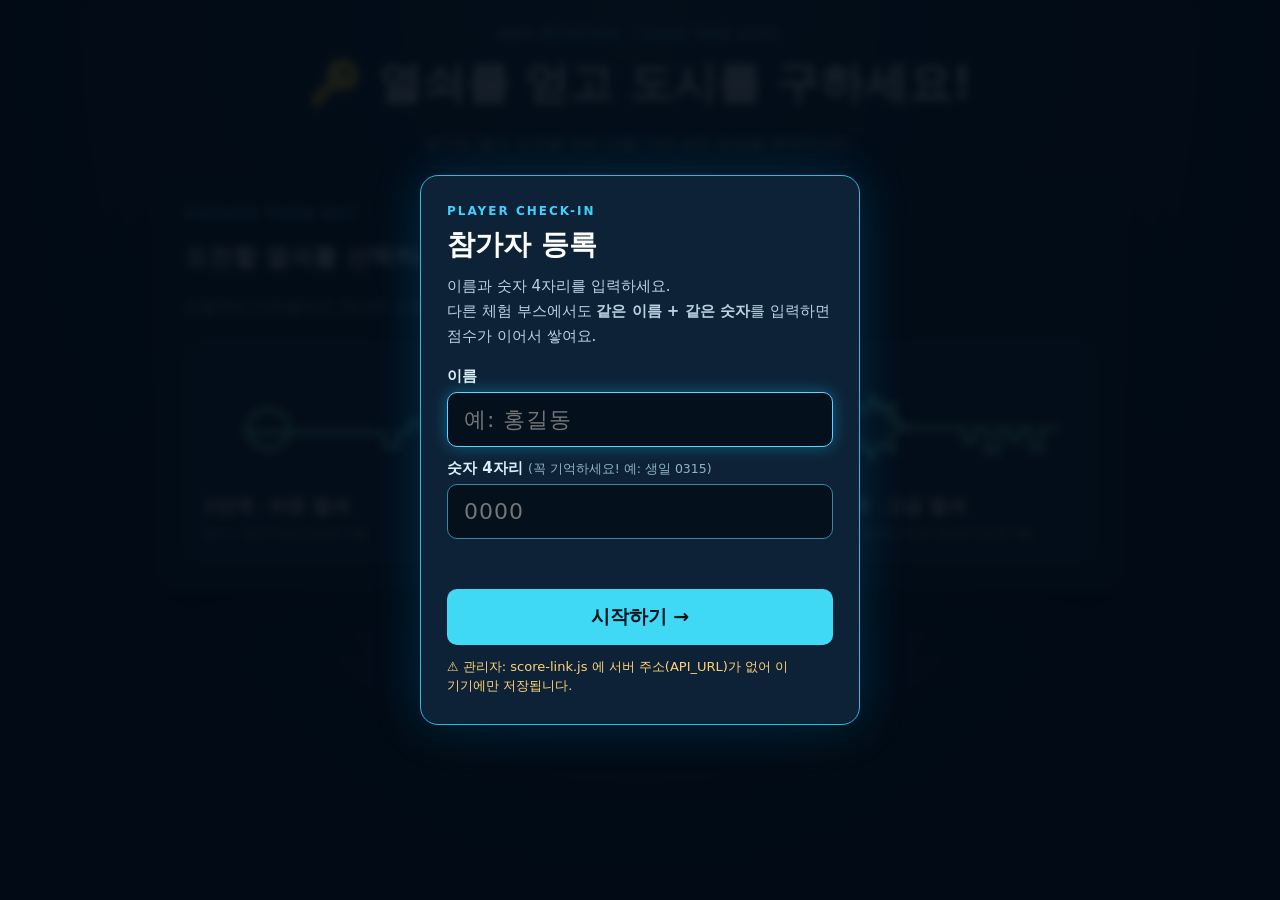
==== key/index.html @ 75e450d1 "Add files via upload" ====
<!doctype html><html lang="ko"><head><meta charset="utf-8"><meta name="viewport" content="width=device-width,initial-scale=1"><title>열쇠를 얻고 도시를 구하세요!</title><style>
:root{font-family:system-ui,'Malgun Gothic',sans-serif;color:#eaf7ff;background:#081322}*{box-sizing:border-box}body{margin:0;background:radial-gradient(ellipse at top,#193451,#081322 70%);min-height:100vh}.wrap{max-width:1000px;margin:auto;padding:28px 18px}header{text-align:center;margin-bottom:24px}.tag{color:#69e2e9;letter-spacing:3px;font-size:12px;font-weight:800}h1{font-size:clamp(26px,5vw,44px);margin:12px 0}p{color:#b5ccdc;line-height:1.7}.panel{border:1px solid #315570;border-radius:20px;padding:26px;background:#102238e8;box-shadow:0 18px 50px #0005}.choices{display:grid;grid-template-columns:repeat(3,1fr);gap:14px;margin-top:24px}.choice{border:1px solid #41647c;background:#172d45;border-radius:16px;padding:18px;color:white;cursor:pointer;text-align:left;transition:.2s}.choice:hover,.choice:focus-visible{border-color:#59f0d5;transform:translateY(-3px)}.choice svg{width:100%;height:130px;display:block}.choice b{font-size:19px}.choice small{display:block;color:#a9c8d8;margin-top:7px}.btn{border:0;border-radius:12px;background:#5be5c6;color:#072337;font-weight:800;padding:13px 20px;cursor:pointer;font-size:15px}.btn.secondary{background:#2c4861;color:#eaf7ff}.actions{display:flex;justify-content:center;gap:10px;flex-wrap:wrap;margin-top:20px}.hidden{display:none!important}.stats{display:flex;justify-content:space-between;gap:10px;flex-wrap:wrap;color:#bce9f4;margin-bottom:12px}.board{position:relative;max-width:720px;margin:auto;touch-action:none;user-select:none}canvas{display:block;width:100%;height:auto;border:1px solid #34526b;border-radius:14px;background:linear-gradient(#112940,#0b1d30);touch-action:none;cursor:crosshair}.message{text-align:center;min-height:38px;margin:14px 0 0;font-weight:700}.good{color:#6cf1b4}.bad{color:#ff8b9a}.step{font-size:14px;color:#8cb1c6;text-align:center}.result{text-align:center;padding:30px 0}.result h2{font-size:clamp(28px,5vw,42px)}@media(max-width:650px){.choices{grid-template-columns:1fr}.choice svg{height:95px}.panel{padding:15px}}
</style></head><body><div class="wrap"><header><div class="tag">KEY MISSION · SAVE THE CITY</div><h1>🔑 열쇠를 얻고 도시를 구하세요!</h1><p>빛나는 열쇠 도면을 따라 선을 그려 보안 잠금을 해제하세요.</p></header><main class="panel"><section id="select"><div class="tag">CHOOSE YOUR KEY</div><h2>도전할 열쇠를 선택하세요</h2><p>쉬움부터 어려움까지 3단계! 도면을 크게 벗어나면 실패합니다.</p><div class="choices" id="choices"></div></section><section id="play" class="hidden"><div class="stats"><strong id="level"></strong><span id="step"></span><span id="percent">진행률 0%</span></div><div class="step">열쇠의 <b>초록색 시작점</b>부터 시작해 점선을 따라 끝점까지 한 번에 그리세요. 마우스와 터치 모두 가능합니다.</div><div class="board"><canvas id="canvas" width="720" height="470" aria-label="열쇠 도면 따라 그리기"></canvas></div><div class="message" id="message" role="status">초록색 점을 눌러 그리기를 시작하세요.</div><div class="actions"><button class="btn secondary" id="retry">다시 그리기</button><button class="btn secondary" id="back">열쇠 선택</button></div></section><section id="result" class="result hidden"><div style="font-size:72px" id="emoji">🏙️</div><h2 id="resultTitle"></h2><p id="resultText"></p><div class="actions"><button class="btn" id="next">다음 단계 →</button><button class="btn secondary" id="resultRetry">다시 도전</button><button class="btn secondary" id="resultHome">열쇠 선택</button></div></section></main></div><script src="../score-link.js"></script><script src="key-mission.js"></script></body></html>
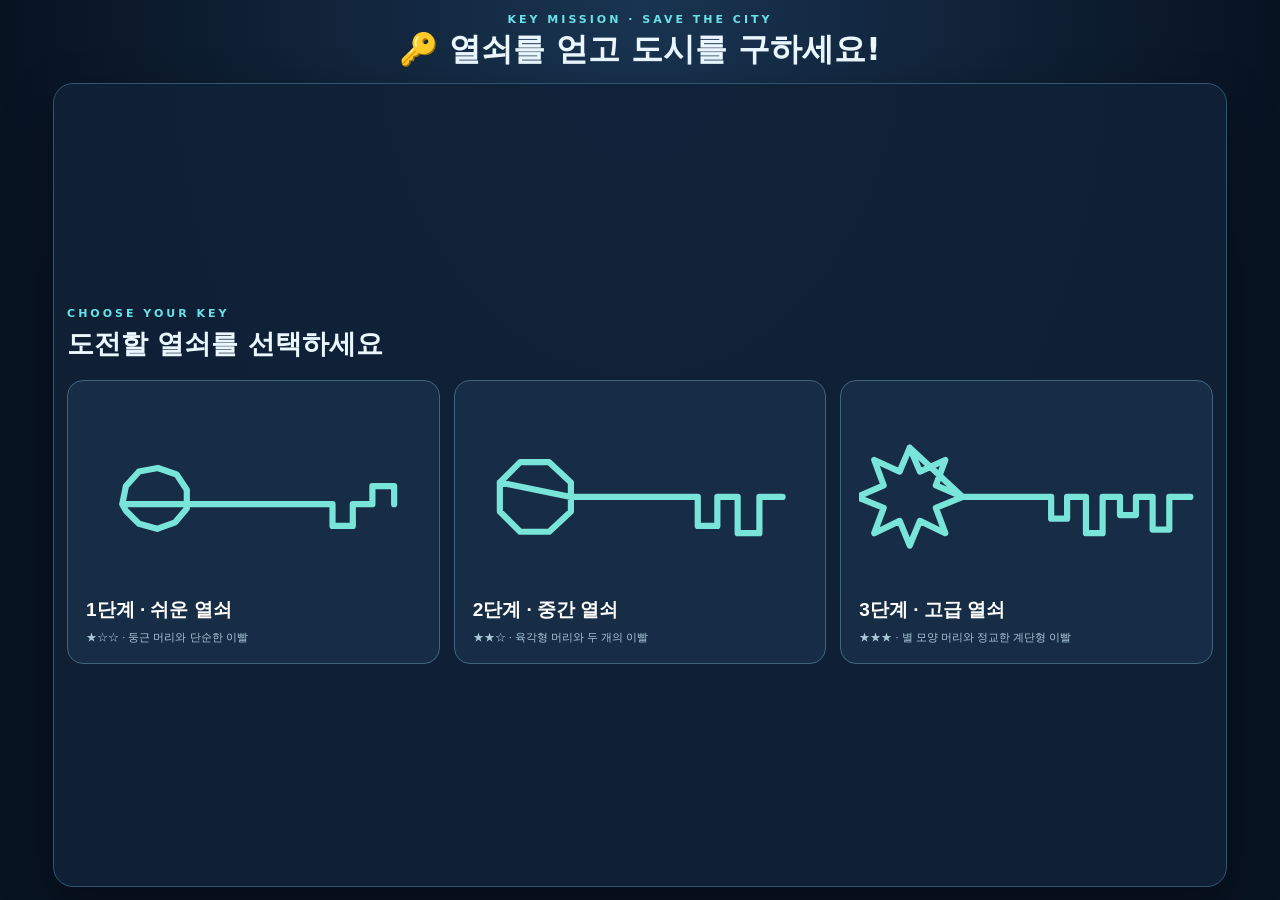
==== commit fe7abeee: "Add files via upload" ====
--- a/key/index.html
+++ b/key/index.html
@@ -1,3 +1,8 @@
 <!doctype html><html lang="ko"><head><meta charset="utf-8"><meta name="viewport" content="width=device-width,initial-scale=1"><title>열쇠를 얻고 도시를 구하세요!</title><style>
-:root{font-family:system-ui,'Malgun Gothic',sans-serif;color:#eaf7ff;background:#081322}*{box-sizing:border-box}body{margin:0;background:radial-gradient(ellipse at top,#193451,#081322 70%);min-height:100vh}.wrap{max-width:1000px;margin:auto;padding:28px 18px}header{text-align:center;margin-bottom:24px}.tag{color:#69e2e9;letter-spacing:3px;font-size:12px;font-weight:800}h1{font-size:clamp(26px,5vw,44px);margin:12px 0}p{color:#b5ccdc;line-height:1.7}.panel{border:1px solid #315570;border-radius:20px;padding:26px;background:#102238e8;box-shadow:0 18px 50px #0005}.choices{display:grid;grid-template-columns:repeat(3,1fr);gap:14px;margin-top:24px}.choice{border:1px solid #41647c;background:#172d45;border-radius:16px;padding:18px;color:white;cursor:pointer;text-align:left;transition:.2s}.choice:hover,.choice:focus-visible{border-color:#59f0d5;transform:translateY(-3px)}.choice svg{width:100%;height:130px;display:block}.choice b{font-size:19px}.choice small{display:block;color:#a9c8d8;margin-top:7px}.btn{border:0;border-radius:12px;background:#5be5c6;color:#072337;font-weight:800;padding:13px 20px;cursor:pointer;font-size:15px}.btn.secondary{background:#2c4861;color:#eaf7ff}.actions{display:flex;justify-content:center;gap:10px;flex-wrap:wrap;margin-top:20px}.hidden{display:none!important}.stats{display:flex;justify-content:space-between;gap:10px;flex-wrap:wrap;color:#bce9f4;margin-bottom:12px}.board{position:relative;max-width:720px;margin:auto;touch-action:none;user-select:none}canvas{display:block;width:100%;height:auto;border:1px solid #34526b;border-radius:14px;background:linear-gradient(#112940,#0b1d30);touch-action:none;cursor:crosshair}.message{text-align:center;min-height:38px;margin:14px 0 0;font-weight:700}.good{color:#6cf1b4}.bad{color:#ff8b9a}.step{font-size:14px;color:#8cb1c6;text-align:center}.result{text-align:center;padding:30px 0}.result h2{font-size:clamp(28px,5vw,42px)}@media(max-width:650px){.choices{grid-template-columns:1fr}.choice svg{height:95px}.panel{padding:15px}}
-</style></head><body><div class="wrap"><header><div class="tag">KEY MISSION · SAVE THE CITY</div><h1>🔑 열쇠를 얻고 도시를 구하세요!</h1><p>빛나는 열쇠 도면을 따라 선을 그려 보안 잠금을 해제하세요.</p></header><main class="panel"><section id="select"><div class="tag">CHOOSE YOUR KEY</div><h2>도전할 열쇠를 선택하세요</h2><p>쉬움부터 어려움까지 3단계! 도면을 크게 벗어나면 실패합니다.</p><div class="choices" id="choices"></div></section><section id="play" class="hidden"><div class="stats"><strong id="level"></strong><span id="step"></span><span id="percent">진행률 0%</span></div><div class="step">열쇠의 <b>초록색 시작점</b>부터 시작해 점선을 따라 끝점까지 한 번에 그리세요. 마우스와 터치 모두 가능합니다.</div><div class="board"><canvas id="canvas" width="720" height="470" aria-label="열쇠 도면 따라 그리기"></canvas></div><div class="message" id="message" role="status">초록색 점을 눌러 그리기를 시작하세요.</div><div class="actions"><button class="btn secondary" id="retry">다시 그리기</button><button class="btn secondary" id="back">열쇠 선택</button></div></section><section id="result" class="result hidden"><div style="font-size:72px" id="emoji">🏙️</div><h2 id="resultTitle"></h2><p id="resultText"></p><div class="actions"><button class="btn" id="next">다음 단계 →</button><button class="btn secondary" id="resultRetry">다시 도전</button><button class="btn secondary" id="resultHome">열쇠 선택</button></div></section></main></div><script src="../score-link.js"></script><script src="key-mission.js"></script></body></html>
+:root{font-family:system-ui,'Malgun Gothic',sans-serif;color:#eaf7ff;background:#081322}*{box-sizing:border-box}body{margin:0;background:radial-gradient(ellipse at top,#193451,#081322 70%);min-height:100vh}.wrap{max-width:1000px;margin:auto;padding:28px 18px}header{text-align:center;margin-bottom:24px}.tag{color:#69e2e9;letter-spacing:3px;font-size:12px;font-weight:800}h1{font-size:clamp(26px,5vw,44px);margin:12px 0}p{color:#b5ccdc;line-height:1.7}.panel{border:1px solid #315570;border-radius:20px;padding:26px;background:#102238e8;box-shadow:0 18px 50px #0005}.choices{display:grid;grid-template-columns:repeat(3,1fr);gap:14px;margin-top:24px}.choice{border:1px solid #41647c;background:#172d45;border-radius:16px;padding:18px;color:white;cursor:pointer;text-align:left;transition:.2s}.choice:hover,.choice:focus-visible{border-color:#59f0d5;transform:translateY(-3px)}.choice svg{width:100%;height:130px;display:block}.choice b{font-size:19px}.choice small{display:block;color:#a9c8d8;margin-top:7px}.btn{border:0;border-radius:12px;background:#5be5c6;color:#072337;font-weight:800;padding:13px 20px;cursor:pointer;font-size:15px}.btn.secondary{background:#2c4861;color:#eaf7ff}.actions{display:flex;justify-content:center;gap:10px;flex-wrap:wrap;margin-top:20px}.hidden{display:none!important}.stats{display:flex;justify-content:space-between;gap:10px;flex-wrap:wrap;color:#bce9f4;margin-bottom:12px}.board{position:relative;max-width:720px;margin:auto;touch-action:none;user-select:none}canvas{display:block;width:100%;height:auto;border:1px solid #34526b;border-radius:14px;background:linear-gradient(#112940,#0b1d30);touch-action:none;cursor:crosshair}.progress-track{height:12px;background:#27435b;border-radius:20px;overflow:hidden;margin:15px auto;max-width:720px}.progress-bar{height:100%;width:0;background:linear-gradient(90deg,#43caa8,#a3f4ba);transition:width .15s}.message{text-align:center;min-height:38px;margin:14px 0 0;font-weight:700}.good{color:#6cf1b4}.bad{color:#ff8b9a}.step{font-size:14px;color:#8cb1c6;text-align:center}.result{text-align:center;padding:30px 0}.result h2{font-size:clamp(28px,5vw,42px)}@media(max-width:650px){.choices{grid-template-columns:1fr}.choice svg{height:95px}.panel{padding:15px}}
+.fail-overlay{position:fixed;inset:0;z-index:1000;background:rgba(2,8,19,.82);display:flex;align-items:center;justify-content:center;padding:20px;backdrop-filter:blur(7px)}.fail-dialog{width:min(440px,100%);text-align:center;background:linear-gradient(145deg,#3b1927,#171e33);border:2px solid #ff647f;border-radius:24px;padding:36px 24px;box-shadow:0 0 0 5px #ff647f22,0 25px 90px #000b;animation:pop .2s ease-out}.fail-symbol{font-size:68px}.fail-dialog h2{color:#ff879a;font-size:clamp(30px,6vw,44px);margin:8px 0}.fail-dialog p{color:#f2d6de}.fail-dialog .btn{background:#ff6f8b;color:#25101a;font-size:19px;padding:16px 32px;width:100%;max-width:290px}@keyframes pop{from{transform:scale(.88);opacity:0}to{transform:scale(1);opacity:1}}
+
+html,body{width:100%;height:100%;overflow:hidden}body{min-height:0}.wrap{height:100dvh;max-width:1200px;padding:clamp(8px,1.4vh,16px);display:flex;flex-direction:column;gap:clamp(5px,1vh,12px)}header{flex:none;margin:0}header h1{font-size:clamp(21px,3.5vh,35px);margin:3px 0}.tag{font-size:11px}.panel{flex:1;min-height:0;display:flex;flex-direction:column;padding:clamp(10px,1.5vh,18px);overflow:hidden}.panel>section:not(.hidden){flex:1;min-height:0;display:flex;flex-direction:column;justify-content:center}#play{justify-content:flex-start!important}.stats{margin:0 0 5px}.progress-track{width:100%;margin:5px auto 8px;flex:none}.board{flex:1;min-height:0;width:100%;max-width:none;display:flex;align-items:center;justify-content:center}.board canvas{width:auto;height:auto;max-width:100%;max-height:100%;aspect-ratio:720/470;object-fit:contain}.actions{margin-top:8px;flex:none}.btn{padding:10px 16px}.choices{margin-top:12px;min-height:0;align-items:stretch}.choice{padding:clamp(8px,1.8vw,18px)}.choice svg{height:clamp(90px,22vh,200px)}#select h2{font-size:clamp(19px,3vh,28px);margin:6px 0}.result{padding:0}.result h2{margin:10px 0}.result p{margin:6px 0}.message{display:none}.fail-dialog{max-height:90dvh;overflow:auto}
+@media(max-width:650px){.choices{grid-template-columns:repeat(3,minmax(0,1fr));gap:6px}.choice b{font-size:12px}.choice small{font-size:10px}.choice svg{height:clamp(60px,14vh,110px)}.choice{padding:7px}.panel{padding:8px}.actions{gap:6px}.btn{font-size:12px;padding:9px 12px}}
+#timer{display:inline-block;color:#ffe38a;font-variant-numeric:tabular-nums;font-size:clamp(22px,3.7vh,38px);font-weight:950;letter-spacing:-.5px;text-shadow:0 0 14px #ffd45b55;transform-origin:center;white-space:nowrap}#timer.warning{animation:countdownPulse .9s ease-in-out infinite}#timer.urgent{color:#ff354e;text-shadow:0 0 16px #ff203a99;animation:countdownPulse .43s ease-in-out infinite}@keyframes countdownPulse{0%,100%{transform:scale(1);opacity:1}50%{transform:scale(1.13);opacity:.65}}.stats{align-items:center;gap:8px}.stats #timer{margin-inline:auto}@media(max-width:600px){#timer{font-size:clamp(20px,3.4vh,30px)}.stats{font-size:12px}}@media(prefers-reduced-motion:reduce){#timer.warning,#timer.urgent{animation:none}}
+</style></head><body><div class="wrap"><header><div class="tag">KEY MISSION · SAVE THE CITY</div><h1>🔑 열쇠를 얻고 도시를 구하세요!</h1></header><main class="panel"><section id="select"><div class="tag">CHOOSE YOUR KEY</div><h2>도전할 열쇠를 선택하세요</h2><div class="choices" id="choices"></div></section><section id="play" class="hidden"><div class="stats"><strong id="level"></strong><span id="step"></span><strong id="timer" aria-live="off">⏱ 남은 시간 35초</strong><span id="percent">진행률 0%</span></div><div class="progress-track"><div id="bar" class="progress-bar"></div></div><div class="board"><canvas id="canvas" width="720" height="470" aria-label="열쇠 도면 따라 그리기"></canvas></div><div class="message hidden" id="message" role="status"></div><div class="actions"><button class="btn secondary" id="retry">다시 그리기</button><button class="btn secondary" id="back">열쇠 선택</button></div></section><section id="final" class="result hidden"><div style="font-size:80px">🏙️🎉🔑</div><h2 class="good" id="finalTitle">최종 성공! 도시를 구하셨습니다!</h2><p id="finalDescription">도시를 구했습니다!</p><div class="actions"><button class="btn" id="finalReplay">처음부터 다시 도전</button><button class="btn secondary" id="finalHome">열쇠 선택 화면</button></div></section></main></div><div id="failOverlay" class="fail-overlay hidden" role="alertdialog" aria-modal="true" aria-labelledby="failTitle" aria-describedby="failDesc"><div class="fail-dialog"><div class="fail-symbol">❌</div><h2 id="failTitle">미션 실패!</h2><p id="failDesc">점선을 감싸는 테두리 밖으로 벗어났습니다.<br>다시 그리기에 도전하세요!</p><button class="btn" id="failRetry" type="button">↻ 다시 그리기</button></div></div><script src="key-mission.js"></script></body></html>
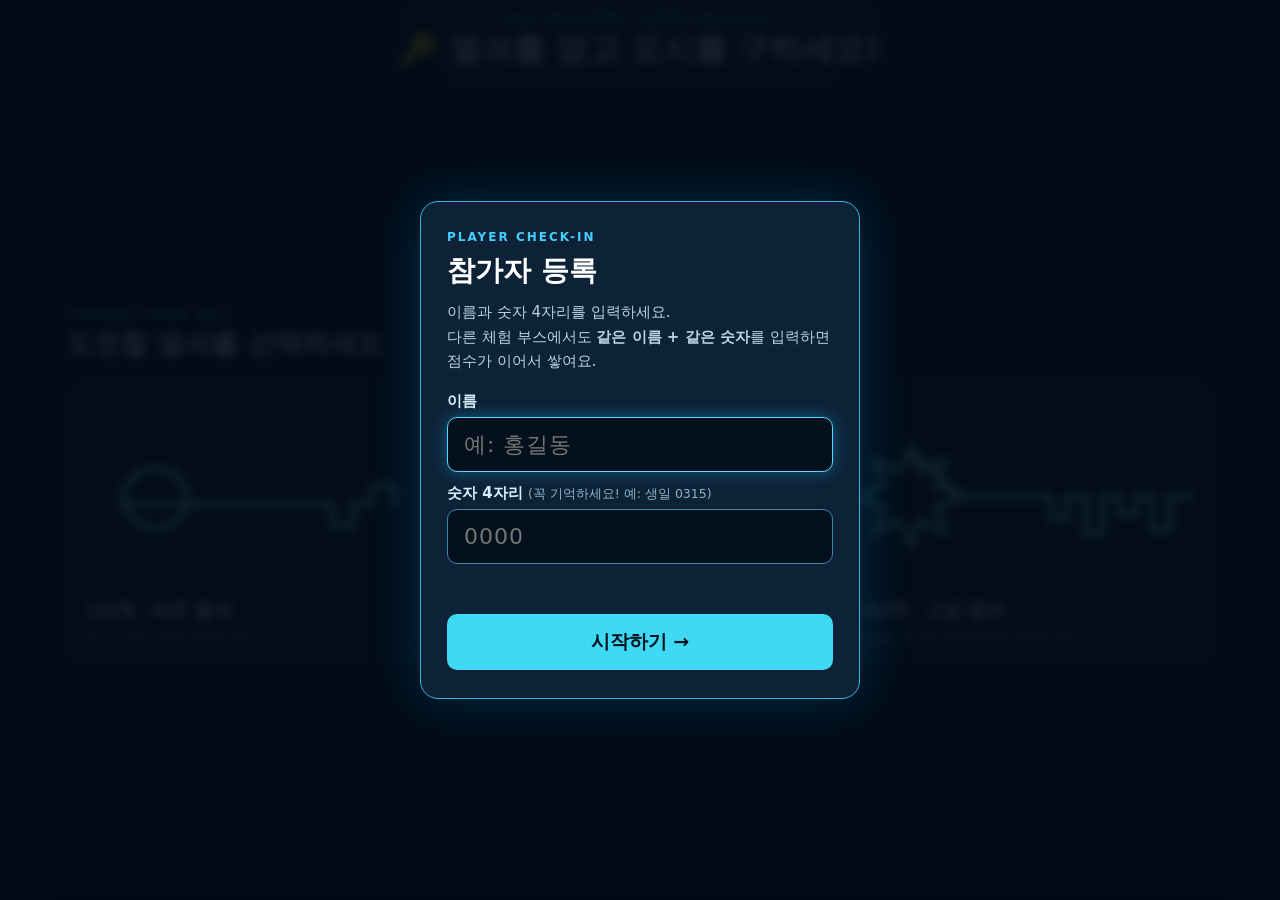
==== commit 11fb230f: "Add files via upload" ====
--- a/key/index.html
+++ b/key/index.html
@@ -5,4 +5,4 @@
 html,body{width:100%;height:100%;overflow:hidden}body{min-height:0}.wrap{height:100dvh;max-width:1200px;padding:clamp(8px,1.4vh,16px);display:flex;flex-direction:column;gap:clamp(5px,1vh,12px)}header{flex:none;margin:0}header h1{font-size:clamp(21px,3.5vh,35px);margin:3px 0}.tag{font-size:11px}.panel{flex:1;min-height:0;display:flex;flex-direction:column;padding:clamp(10px,1.5vh,18px);overflow:hidden}.panel>section:not(.hidden){flex:1;min-height:0;display:flex;flex-direction:column;justify-content:center}#play{justify-content:flex-start!important}.stats{margin:0 0 5px}.progress-track{width:100%;margin:5px auto 8px;flex:none}.board{flex:1;min-height:0;width:100%;max-width:none;display:flex;align-items:center;justify-content:center}.board canvas{width:auto;height:auto;max-width:100%;max-height:100%;aspect-ratio:720/470;object-fit:contain}.actions{margin-top:8px;flex:none}.btn{padding:10px 16px}.choices{margin-top:12px;min-height:0;align-items:stretch}.choice{padding:clamp(8px,1.8vw,18px)}.choice svg{height:clamp(90px,22vh,200px)}#select h2{font-size:clamp(19px,3vh,28px);margin:6px 0}.result{padding:0}.result h2{margin:10px 0}.result p{margin:6px 0}.message{display:none}.fail-dialog{max-height:90dvh;overflow:auto}
 @media(max-width:650px){.choices{grid-template-columns:repeat(3,minmax(0,1fr));gap:6px}.choice b{font-size:12px}.choice small{font-size:10px}.choice svg{height:clamp(60px,14vh,110px)}.choice{padding:7px}.panel{padding:8px}.actions{gap:6px}.btn{font-size:12px;padding:9px 12px}}
 #timer{display:inline-block;color:#ffe38a;font-variant-numeric:tabular-nums;font-size:clamp(22px,3.7vh,38px);font-weight:950;letter-spacing:-.5px;text-shadow:0 0 14px #ffd45b55;transform-origin:center;white-space:nowrap}#timer.warning{animation:countdownPulse .9s ease-in-out infinite}#timer.urgent{color:#ff354e;text-shadow:0 0 16px #ff203a99;animation:countdownPulse .43s ease-in-out infinite}@keyframes countdownPulse{0%,100%{transform:scale(1);opacity:1}50%{transform:scale(1.13);opacity:.65}}.stats{align-items:center;gap:8px}.stats #timer{margin-inline:auto}@media(max-width:600px){#timer{font-size:clamp(20px,3.4vh,30px)}.stats{font-size:12px}}@media(prefers-reduced-motion:reduce){#timer.warning,#timer.urgent{animation:none}}
-</style></head><body><div class="wrap"><header><div class="tag">KEY MISSION · SAVE THE CITY</div><h1>🔑 열쇠를 얻고 도시를 구하세요!</h1></header><main class="panel"><section id="select"><div class="tag">CHOOSE YOUR KEY</div><h2>도전할 열쇠를 선택하세요</h2><div class="choices" id="choices"></div></section><section id="play" class="hidden"><div class="stats"><strong id="level"></strong><span id="step"></span><strong id="timer" aria-live="off">⏱ 남은 시간 35초</strong><span id="percent">진행률 0%</span></div><div class="progress-track"><div id="bar" class="progress-bar"></div></div><div class="board"><canvas id="canvas" width="720" height="470" aria-label="열쇠 도면 따라 그리기"></canvas></div><div class="message hidden" id="message" role="status"></div><div class="actions"><button class="btn secondary" id="retry">다시 그리기</button><button class="btn secondary" id="back">열쇠 선택</button></div></section><section id="final" class="result hidden"><div style="font-size:80px">🏙️🎉🔑</div><h2 class="good" id="finalTitle">최종 성공! 도시를 구하셨습니다!</h2><p id="finalDescription">도시를 구했습니다!</p><div class="actions"><button class="btn" id="finalReplay">처음부터 다시 도전</button><button class="btn secondary" id="finalHome">열쇠 선택 화면</button></div></section></main></div><div id="failOverlay" class="fail-overlay hidden" role="alertdialog" aria-modal="true" aria-labelledby="failTitle" aria-describedby="failDesc"><div class="fail-dialog"><div class="fail-symbol">❌</div><h2 id="failTitle">미션 실패!</h2><p id="failDesc">점선을 감싸는 테두리 밖으로 벗어났습니다.<br>다시 그리기에 도전하세요!</p><button class="btn" id="failRetry" type="button">↻ 다시 그리기</button></div></div><script src="key-mission.js"></script></body></html>
+</style></head><body><div class="wrap"><header><div class="tag">KEY MISSION · SAVE THE CITY</div><h1>🔑 열쇠를 얻고 도시를 구하세요!</h1></header><main class="panel"><section id="select"><div class="tag">CHOOSE YOUR KEY</div><h2>도전할 열쇠를 선택하세요</h2><div class="choices" id="choices"></div></section><section id="play" class="hidden"><div class="stats"><strong id="level"></strong><span id="step"></span><strong id="timer" aria-live="off">⏱ 남은 시간 35초</strong><span id="percent">진행률 0%</span></div><div class="progress-track"><div id="bar" class="progress-bar"></div></div><div class="board"><canvas id="canvas" width="720" height="470" aria-label="열쇠 도면 따라 그리기"></canvas></div><div class="message hidden" id="message" role="status"></div><div class="actions"><button class="btn secondary" id="retry">다시 그리기</button><button class="btn secondary" id="back">열쇠 선택</button></div></section><section id="final" class="result hidden"><div style="font-size:80px">🏙️🎉🔑</div><h2 class="good" id="finalTitle">최종 성공! 도시를 구하셨습니다!</h2><p id="finalDescription">도시를 구했습니다!</p><div class="actions"><button class="btn" id="finalReplay">처음부터 다시 도전</button><button class="btn secondary" id="finalHome">열쇠 선택 화면</button></div></section></main></div><div id="failOverlay" class="fail-overlay hidden" role="alertdialog" aria-modal="true" aria-labelledby="failTitle" aria-describedby="failDesc"><div class="fail-dialog"><div class="fail-symbol">❌</div><h2 id="failTitle">미션 실패!</h2><p id="failDesc">점선을 감싸는 테두리 밖으로 벗어났습니다.<br>다시 그리기에 도전하세요!</p><button class="btn" id="failRetry" type="button">↻ 다시 그리기</button></div></div><script src="../score-link.js"></script><script src="key-mission.js"></script></body></html>
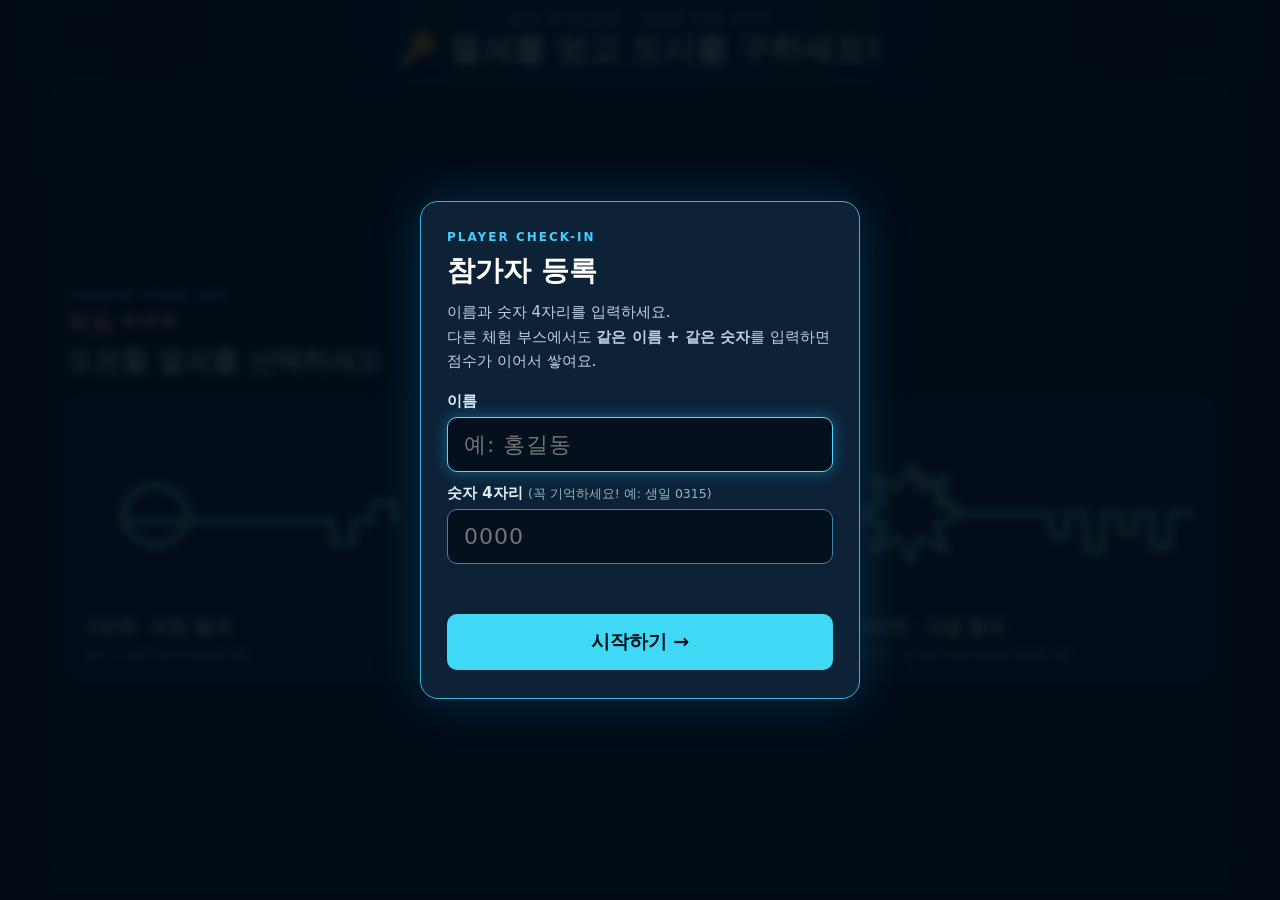
==== commit 54b6ada7: "Add files via upload" ====
--- a/key/index.html
+++ b/key/index.html
@@ -5,4 +5,5 @@
 html,body{width:100%;height:100%;overflow:hidden}body{min-height:0}.wrap{height:100dvh;max-width:1200px;padding:clamp(8px,1.4vh,16px);display:flex;flex-direction:column;gap:clamp(5px,1vh,12px)}header{flex:none;margin:0}header h1{font-size:clamp(21px,3.5vh,35px);margin:3px 0}.tag{font-size:11px}.panel{flex:1;min-height:0;display:flex;flex-direction:column;padding:clamp(10px,1.5vh,18px);overflow:hidden}.panel>section:not(.hidden){flex:1;min-height:0;display:flex;flex-direction:column;justify-content:center}#play{justify-content:flex-start!important}.stats{margin:0 0 5px}.progress-track{width:100%;margin:5px auto 8px;flex:none}.board{flex:1;min-height:0;width:100%;max-width:none;display:flex;align-items:center;justify-content:center}.board canvas{width:auto;height:auto;max-width:100%;max-height:100%;aspect-ratio:720/470;object-fit:contain}.actions{margin-top:8px;flex:none}.btn{padding:10px 16px}.choices{margin-top:12px;min-height:0;align-items:stretch}.choice{padding:clamp(8px,1.8vw,18px)}.choice svg{height:clamp(90px,22vh,200px)}#select h2{font-size:clamp(19px,3vh,28px);margin:6px 0}.result{padding:0}.result h2{margin:10px 0}.result p{margin:6px 0}.message{display:none}.fail-dialog{max-height:90dvh;overflow:auto}
 @media(max-width:650px){.choices{grid-template-columns:repeat(3,minmax(0,1fr));gap:6px}.choice b{font-size:12px}.choice small{font-size:10px}.choice svg{height:clamp(60px,14vh,110px)}.choice{padding:7px}.panel{padding:8px}.actions{gap:6px}.btn{font-size:12px;padding:9px 12px}}
 #timer{display:inline-block;color:#ffe38a;font-variant-numeric:tabular-nums;font-size:clamp(22px,3.7vh,38px);font-weight:950;letter-spacing:-.5px;text-shadow:0 0 14px #ffd45b55;transform-origin:center;white-space:nowrap}#timer.warning{animation:countdownPulse .9s ease-in-out infinite}#timer.urgent{color:#ff354e;text-shadow:0 0 16px #ff203a99;animation:countdownPulse .43s ease-in-out infinite}@keyframes countdownPulse{0%,100%{transform:scale(1);opacity:1}50%{transform:scale(1.13);opacity:.65}}.stats{align-items:center;gap:8px}.stats #timer{margin-inline:auto}@media(max-width:600px){#timer{font-size:clamp(20px,3.4vh,30px)}.stats{font-size:12px}}@media(prefers-reduced-motion:reduce){#timer.warning,#timer.urgent{animation:none}}
-</style></head><body><div class="wrap"><header><div class="tag">KEY MISSION · SAVE THE CITY</div><h1>🔑 열쇠를 얻고 도시를 구하세요!</h1></header><main class="panel"><section id="select"><div class="tag">CHOOSE YOUR KEY</div><h2>도전할 열쇠를 선택하세요</h2><div class="choices" id="choices"></div></section><section id="play" class="hidden"><div class="stats"><strong id="level"></strong><span id="step"></span><strong id="timer" aria-live="off">⏱ 남은 시간 35초</strong><span id="percent">진행률 0%</span></div><div class="progress-track"><div id="bar" class="progress-bar"></div></div><div class="board"><canvas id="canvas" width="720" height="470" aria-label="열쇠 도면 따라 그리기"></canvas></div><div class="message hidden" id="message" role="status"></div><div class="actions"><button class="btn secondary" id="retry">다시 그리기</button><button class="btn secondary" id="back">열쇠 선택</button></div></section><section id="final" class="result hidden"><div style="font-size:80px">🏙️🎉🔑</div><h2 class="good" id="finalTitle">최종 성공! 도시를 구하셨습니다!</h2><p id="finalDescription">도시를 구했습니다!</p><div class="actions"><button class="btn" id="finalReplay">처음부터 다시 도전</button><button class="btn secondary" id="finalHome">열쇠 선택 화면</button></div></section></main></div><div id="failOverlay" class="fail-overlay hidden" role="alertdialog" aria-modal="true" aria-labelledby="failTitle" aria-describedby="failDesc"><div class="fail-dialog"><div class="fail-symbol">❌</div><h2 id="failTitle">미션 실패!</h2><p id="failDesc">점선을 감싸는 테두리 밖으로 벗어났습니다.<br>다시 그리기에 도전하세요!</p><button class="btn" id="failRetry" type="button">↻ 다시 그리기</button></div></div><script src="../score-link.js"></script><script src="key-mission.js"></script></body></html>
+.lives{font-size:clamp(16px,2.4vh,22px);font-weight:800;color:#ffb3bf;letter-spacing:1px;white-space:nowrap}#livesSelect{margin-top:6px}
+</style></head><body><div class="wrap"><header><div class="tag">KEY MISSION · SAVE THE CITY</div><h1>🔑 열쇠를 얻고 도시를 구하세요!</h1></header><main class="panel"><section id="select"><div class="tag">CHOOSE YOUR KEY</div><div class="lives" id="livesSelect"></div><h2>도전할 열쇠를 선택하세요</h2><div class="choices" id="choices"></div></section><section id="play" class="hidden"><div class="stats"><strong id="level"></strong><span id="step"></span><span class="lives" id="lives"></span><strong id="timer" aria-live="off">⏱ 남은 시간 35초</strong><span id="percent">진행률 0%</span></div><div class="progress-track"><div id="bar" class="progress-bar"></div></div><div class="board"><canvas id="canvas" width="720" height="470" aria-label="열쇠 도면 따라 그리기"></canvas></div><div class="message hidden" id="message" role="status"></div><div class="actions"><button class="btn secondary" id="retry">다시 그리기</button><button class="btn secondary" id="back">열쇠 선택</button></div></section><section id="final" class="result hidden"><div style="font-size:80px">🏙️🎉🔑</div><h2 class="good" id="finalTitle">최종 성공! 도시를 구하셨습니다!</h2><p id="finalDescription">도시를 구했습니다!</p><div class="actions"><button class="btn" id="finalReplay">처음부터 다시 도전</button><button class="btn secondary" id="finalHome">열쇠 선택 화면</button><button class="btn" id="finalNext">다음 참가자 →</button></div></section></main></div><div id="failOverlay" class="fail-overlay hidden" role="alertdialog" aria-modal="true" aria-labelledby="failTitle" aria-describedby="failDesc"><div class="fail-dialog"><div class="fail-symbol">❌</div><h2 id="failTitle">미션 실패!</h2><p id="failDesc">점선을 감싸는 테두리 밖으로 벗어났습니다.<br>다시 그리기에 도전하세요!</p><button class="btn" id="failRetry" type="button">↻ 다시 그리기</button></div></div><script src="../score-link.js"></script><script src="key-mission.js"></script></body></html>
